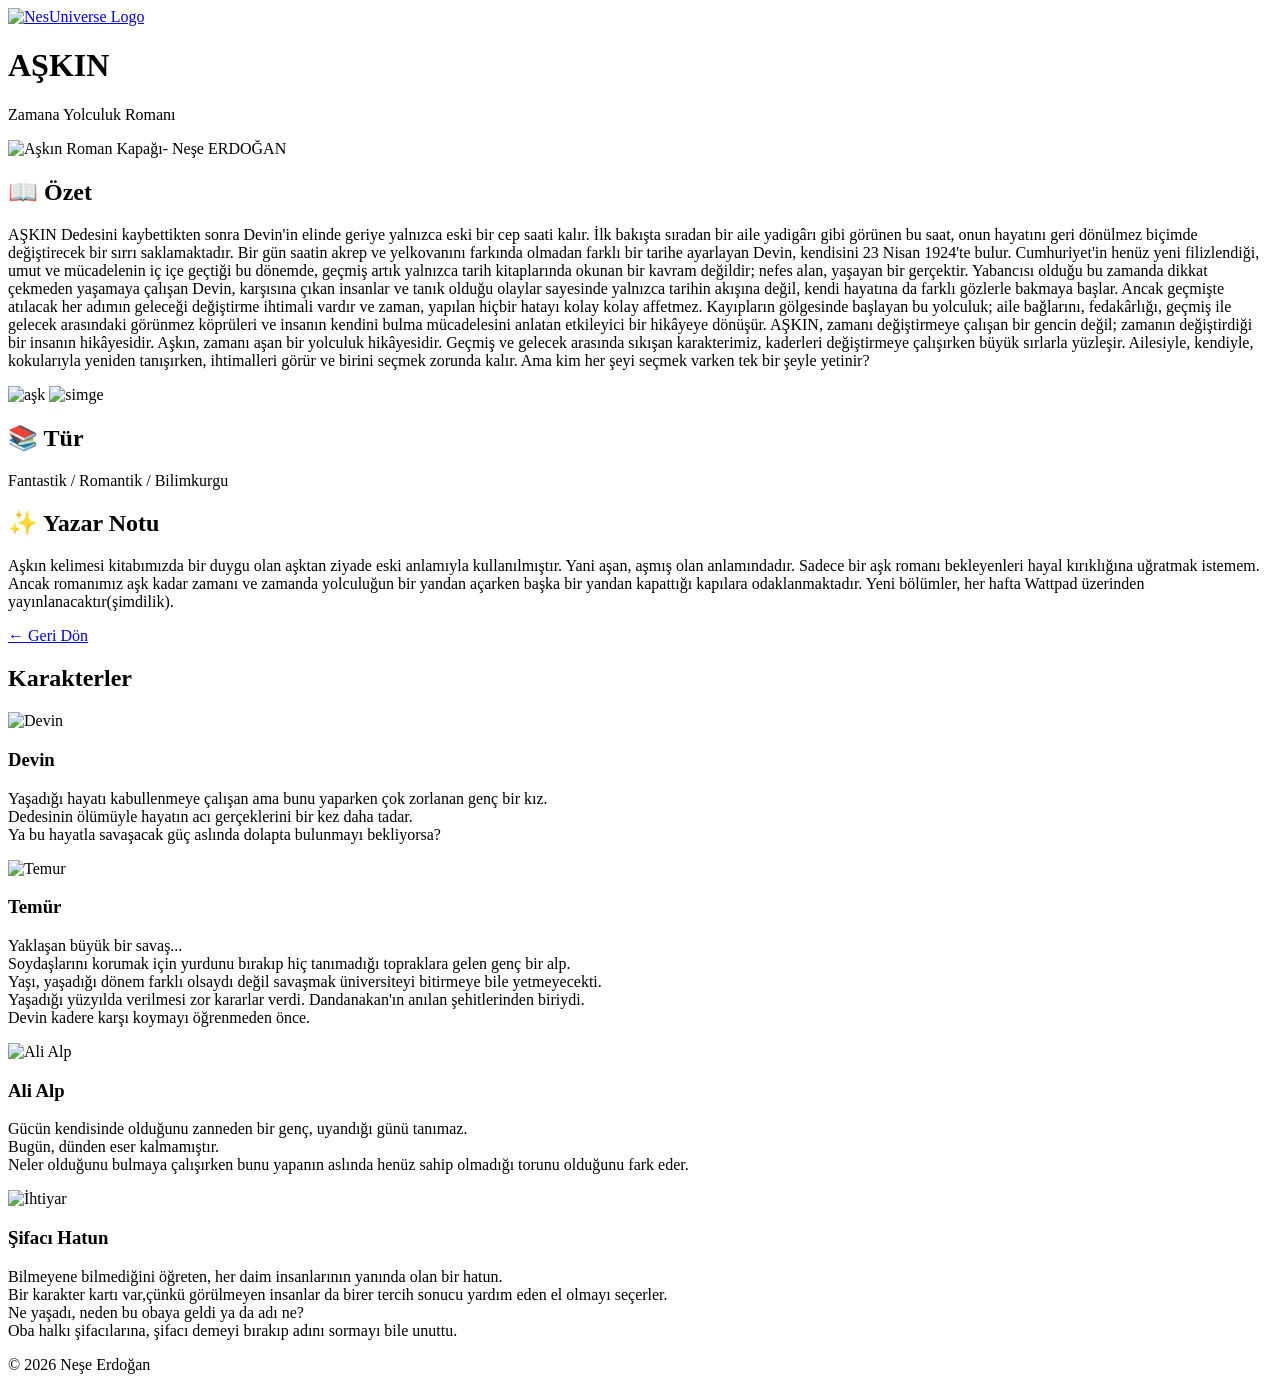
==== askin.html @ c559535a "Update askin.html" ====
<!DOCTYPE html>
<html lang="tr">
<head>
  <meta charset="UTF-8">
  <meta name="viewport" content="width=device-width, initial-scale=1.0">
  <title>AŞKIN | Neşe Erdoğan</title>
<a href="/" class="logo">
    <img src="lo.png" alt="NesUniverse Logo">
</a>
<meta name="description" content="AŞKIN, Neşe Erdoğan'ın fantastik ve zaman yolculuğu temalı romanıdır. Karakterler, özet ve yazar notu.">

<meta name="keywords" content="AŞKIN romanı, Neşe Erdoğan, zaman yolculuğu romanı, fantastik roman">

<link rel="canonical" href="https://nese87054-beep.github.io/NesUniverse/askin.html">
  <meta property="og:title" content="AŞKIN | Neşe Erdoğan">

<meta property="og:description" content="AŞKIN, Neşe Erdoğan'ın fantastik ve zaman yolculuğu temalı romanıdır.">

<meta property="og:image" content="https://nese87054-beep.github.io/NesUniverse/file_000000009f70720a86f1708d1f0b7b2d.png">

<meta property="og:url" content="https://nese87054-beep.github.io/NesUniverse/askin.html">

<meta property="og:type" content="book">
  <link rel="stylesheet" href="style.css">
  <script type="application/ld+json">
{
 "@context":"https://schema.org",
 "@type":"Book",
 "name":"AŞKIN",
 "author":{
   "@type":"Person",
   "name":"Neşe Erdoğan"
 },
 "genre":[
   "Fantastik",
   "Bilimkurgu",
   "Romantik"
 ],
 "inLanguage":"tr",
 "url":"https://nese87054-beep.github.io/NesUniverse/askin.html",
 "image":"https://nese87054-beep.github.io/NesUniverse/file_000000009f70720a86f1708d1f0b7b2d.png",
 "description":"AŞKIN, zamanı aşan bir yolculuğu ve geçmiş ile gelecek arasında sıkışan Devin'in hikâyesini anlatan fantastik romandır."
}
</script>
  <script type="application/ld+json">
{
  "@context":"https://schema.org",
  "@type":"BreadcrumbList",
  "itemListElement":[
    {
      "@type":"ListItem",
      "position":1,
      "name":"Ana Sayfa",
      "item":"https://nese87054-beep.github.io/NesUniverse/"
    },
    {
      "@type":"ListItem",
      "position":2,
      "name":"Kitaplar",
      "item":"https://nese87054-beep.github.io/NesUniverse/#books"
    },
    {
      "@type":"ListItem",
      "position":3,
      "name":"AŞKIN",
      "item":"https://nese87054-beep.github.io/NesUniverse/askin.html"
    }
  ]
}
</script>
</head>

<body>

<header>
  <h1>AŞKIN</h1>
  <p>Zamana Yolculuk Romanı</p>
</header>

<section class="book-page">

  <!-- KİTAP KAPAK -->
  <div class="book-cover">
    <img src="file_000000009f70720a86f1708d1f0b7b2d.png" alt="Aşkın Roman Kapağı- Neşe ERDOĞAN">
  </div>

  <!-- İÇERİK -->
  <div class="book-content">

    <h2>📖 Özet</h2>

    <p>
      AŞKIN

Dedesini kaybettikten sonra Devin'in elinde geriye yalnızca eski bir cep saati kalır. İlk bakışta sıradan bir aile yadigârı gibi görünen bu saat, onun hayatını geri dönülmez biçimde değiştirecek bir sırrı saklamaktadır.

Bir gün saatin akrep ve yelkovanını farkında olmadan farklı bir tarihe ayarlayan Devin, kendisini 23 Nisan 1924'te bulur. Cumhuriyet'in henüz yeni filizlendiği, umut ve mücadelenin iç içe geçtiği bu dönemde, geçmiş artık yalnızca tarih kitaplarında okunan bir kavram değildir; nefes alan, yaşayan bir gerçektir.

Yabancısı olduğu bu zamanda dikkat çekmeden yaşamaya çalışan Devin, karşısına çıkan insanlar ve tanık olduğu olaylar sayesinde yalnızca tarihin akışına değil, kendi hayatına da farklı gözlerle bakmaya başlar. Ancak geçmişte atılacak her adımın geleceği değiştirme ihtimali vardır ve zaman, yapılan hiçbir hatayı kolay kolay affetmez.

Kayıpların gölgesinde başlayan bu yolculuk; aile bağlarını, fedakârlığı, geçmiş ile gelecek arasındaki görünmez köprüleri ve insanın kendini bulma mücadelesini anlatan etkileyici bir hikâyeye dönüşür.

AŞKIN, zamanı değiştirmeye çalışan bir gencin değil; zamanın değiştirdiği bir insanın hikâyesidir.

Aşkın, zamanı aşan bir yolculuk hikâyesidir. 

Geçmiş ve gelecek arasında sıkışan karakterimiz, 

kaderleri değiştirmeye çalışırken büyük sırlarla yüzleşir. Ailesiyle, kendiyle, kokularıyla yeniden tanışırken, 

ihtimalleri görür ve birini seçmek zorunda kalır. Ama kim her şeyi seçmek varken tek bir şeyle yetinir?
    </p>

    <img src="Aşk.png" alt="aşk" width="250">
    <img src="Aşkın.png" alt="simge" width="200">
  

    <h2>📚 Tür</h2>
    <p>Fantastik / Romantik / Bilimkurgu</p>

    <h2>✨ Yazar Notu</h2>
    <p>
      Aşkın kelimesi kitabımızda bir duygu olan aşktan ziyade eski anlamıyla kullanılmıştır. 
      Yani aşan, aşmış olan anlamındadır. Sadece bir aşk romanı bekleyenleri hayal kırıklığına uğratmak istemem.
      Ancak romanımız aşk kadar zamanı ve zamanda yolculuğun bir yandan açarken başka bir yandan kapattığı kapılara
      odaklanmaktadır.
      Yeni bölümler, her hafta Wattpad üzerinden yayınlanacaktır(şimdilik).
    </p>

    <!-- BUTONLAR -->
    <div class="buttons">

      <a href="index.html" class="btn back">← Geri Dön</a>

    </div>

  </div>

</section>
<section>
  <h2>Karakterler</h2>
<div class="character-container">
<div class="character-card">
  <img src="Devin.png" alt="Devin" width="200">
  <h3>Devin</h3>
  <p> Yaşadığı hayatı kabullenmeye çalışan ama bunu yaparken çok zorlanan genç bir kız.
  <br>
  Dedesinin ölümüyle hayatın acı gerçeklerini bir kez daha tadar.
  <br>
  Ya bu hayatla savaşacak güç aslında dolapta bulunmayı bekliyorsa?
  </p>
</div>
<div class="character-card">
 <img src="Temur.png" alt="Temur" width="200">
  <h3>Temür</h3>
  <p> Yaklaşan büyük bir savaş...
    <br>
    Soydaşlarını korumak için yurdunu bırakıp hiç tanımadığı topraklara gelen genç bir alp.
    <br>
    Yaşı, yaşadığı dönem farklı olsaydı değil savaşmak üniversiteyi bitirmeye bile yetmeyecekti.
    <br>
    Yaşadığı yüzyılda verilmesi zor kararlar verdi. Dandanakan'ın anılan şehitlerinden biriydi.
    <br>
    Devin kadere karşı koymayı öğrenmeden önce.   
  </p>
</div>
  <div class="character-card">
<img src="Ali.png" alt="Ali Alp" width="200">
    <h3>Ali Alp</h3>
    <p>
      Gücün kendisinde olduğunu zanneden bir genç, uyandığı günü tanımaz.
      <br>
      Bugün, dünden eser kalmamıştır.
      <br>
      Neler olduğunu bulmaya çalışırken bunu yapanın aslında henüz sahip olmadığı torunu olduğunu fark eder.
    </p>
  </div>
  <div class="character-card">
    <img src="İhtiyar.png" alt="İhtiyar" width="200">
    <h3>Şifacı Hatun</h3>
    <p>Bilmeyene bilmediğini öğreten, her daim insanlarının yanında olan bir hatun.
      <br>
      Bir karakter kartı var,çünkü görülmeyen insanlar da birer tercih sonucu yardım eden el olmayı seçerler.
      <br>
      Ne yaşadı, neden bu obaya geldi ya da adı ne? 
      <br>
      Oba halkı şifacılarına, şifacı demeyi bırakıp adını sormayı bile unuttu.      
    </p>
  </div>
</div>
</section>
<footer>
  <p>© 2026 Neşe Erdoğan</p>
</footer>

</body>
</html>
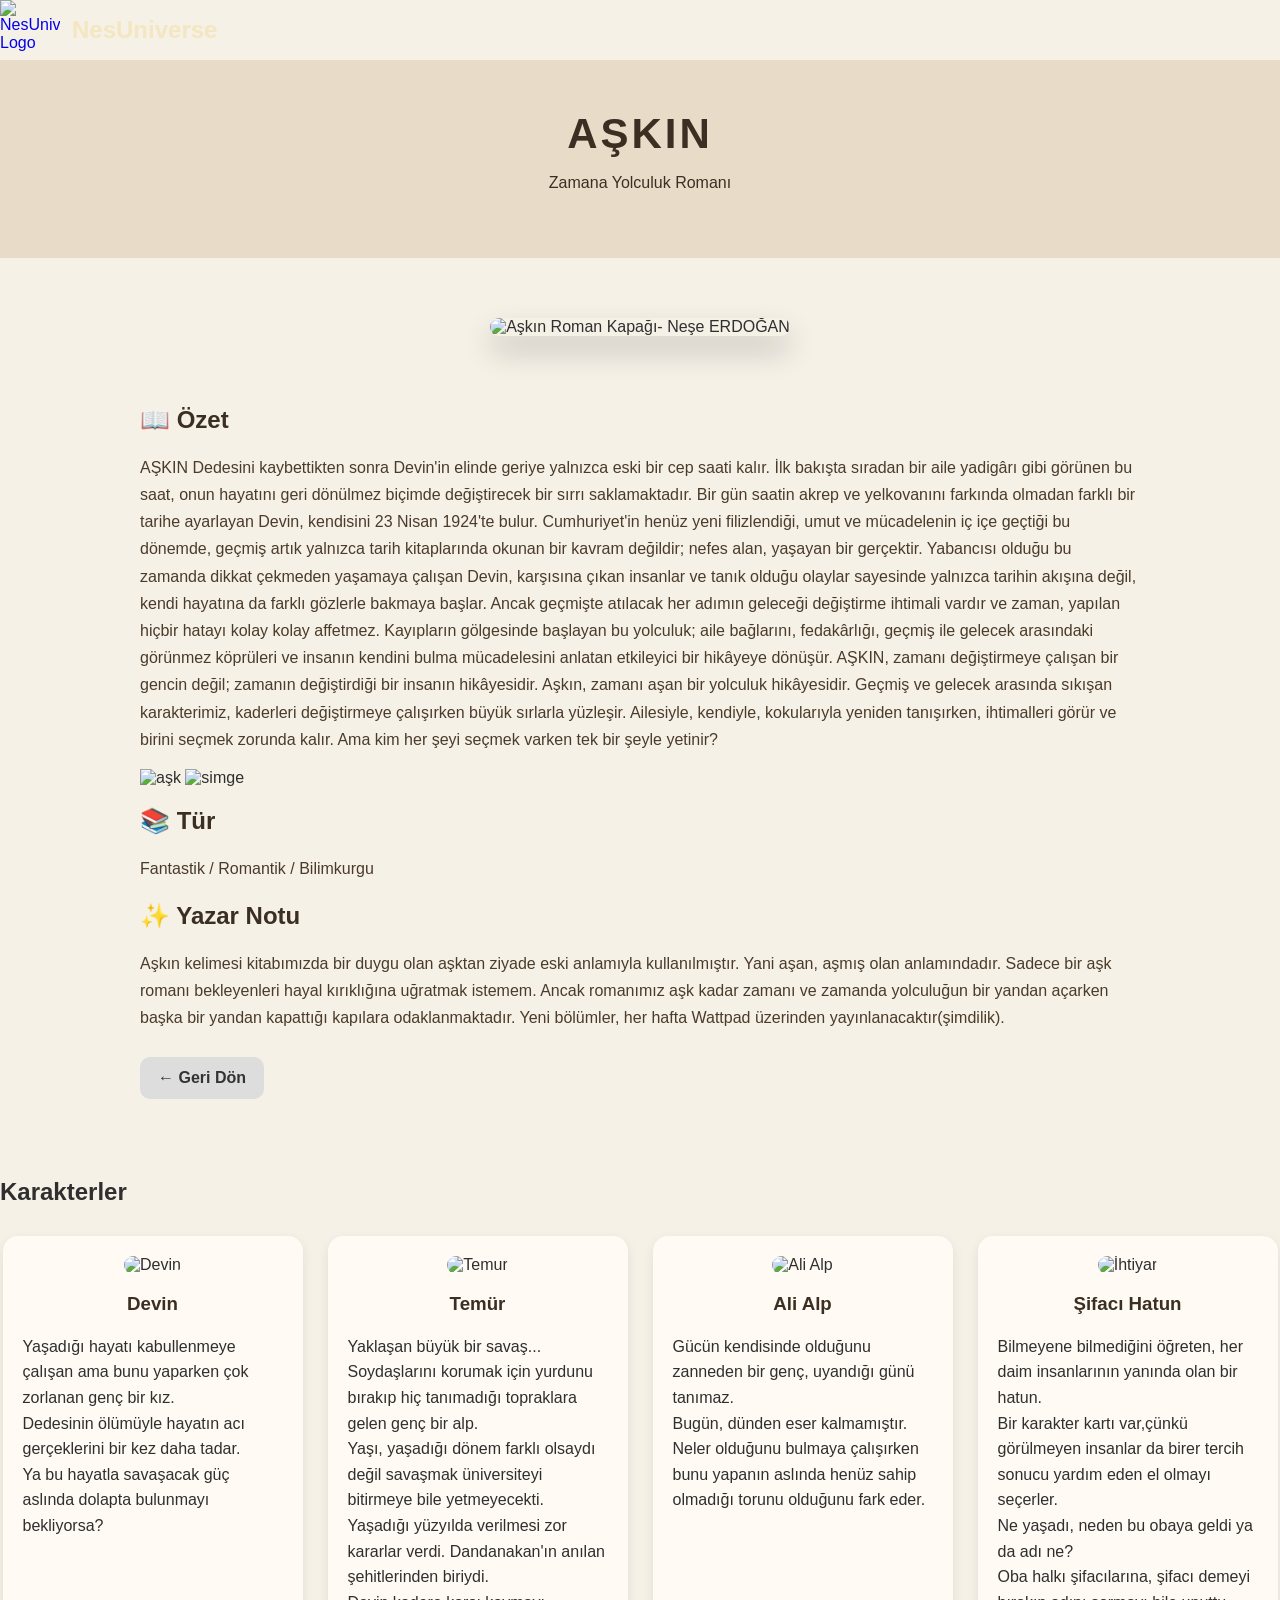
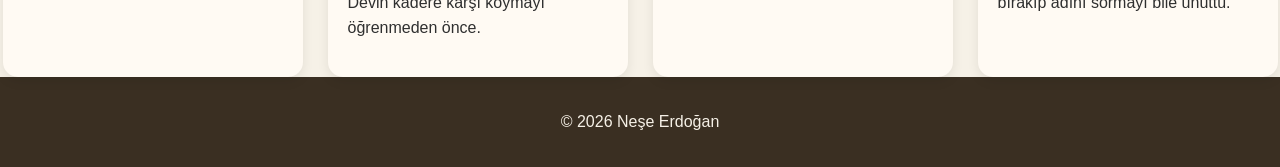
==== commit 574e747d: "Update askin.html" ====
--- a/askin.html
+++ b/askin.html
@@ -6,6 +6,7 @@
   <title>AŞKIN | Neşe Erdoğan</title>
 <a href="/" class="logo">
     <img src="lo.png" alt="NesUniverse Logo">
+    <span>NesUniverse</span>
 </a>
 <meta name="description" content="AŞKIN, Neşe Erdoğan'ın fantastik ve zaman yolculuğu temalı romanıdır. Karakterler, özet ve yazar notu.">
 
--- a/style.css
+++ b/style.css
@@ -0,0 +1,545 @@
+body {
+  margin: 0;
+  font-family: Arial, sans-serif;
+  background-color: #f6f1e7;
+  color: #2f2f2f;
+}
+.logo {
+    display: flex;
+    align-items: center;
+    gap: 12px;
+    text-decoration: none;
+}
+
+.logo img {
+    width: 60px;
+    height: 60px;
+    object-fit: contain;
+}
+
+.logo span {
+    color: #f4e6c1;
+    font-size: 24px;
+    font-weight: 700;
+}
+
+/* NAVBAR */
+.navbar {
+  position: sticky;
+  top: 0;
+  background: #3a2f22;
+  color: #f6f1e7;
+  display: flex;
+  justify-content: space-between;
+  padding: 15px 25px;
+  align-items: center;
+  z-index: 1000;
+}
+
+.navbar .logo {
+  font-weight: bold;
+  letter-spacing: 2px;
+}
+
+.navbar .menu a {
+  color: #f6f1e7;
+  margin-left: 15px;
+  text-decoration: none;
+}
+
+.navbar .menu a:hover {
+  color: #d6c7ad;
+}
+
+/* HEADER */
+header {
+  padding: 50px 20px;
+  background: #e8dcc8;
+  color: #3a2f22;
+  text-align: center;
+}
+
+header h1 {
+  font-size: 42px;
+  margin: 0;
+  letter-spacing: 3px;
+}
+
+.quote {
+  display: block;
+  margin-top: 10px;
+  font-style: italic;
+  color: #6b5b4b;
+}
+
+/* HERO */
+.hero {
+  padding: 100px 20px;
+  text-align: center;
+  background: linear-gradient(135deg, #f8f3ea, #e8dcc8);
+  border-bottom: 1px solid #d8c9b3;
+}
+
+.hero h2 {
+  font-size: 42px;
+  color: #3a2f22;
+  margin-bottom: 20px;
+  font-weight: bold;
+}
+
+.hero p {
+  max-width: 700px;
+  margin: 0 auto;
+  font-size: 18px;
+  line-height: 1.8;
+  color: #6b5b4b;
+}
+
+.hero .btn {
+  margin-top: 35px;
+}
+
+/* BOOKS GRID */
+#books {
+  display: grid;
+  grid-template-columns: repeat(auto-fit, minmax(220px, 1fr));
+  gap: 25px;
+  max-width: 1000px;
+  margin: auto;
+  padding: 60px 20px;
+  text-align: center;
+}
+
+.book-card {
+  background: #fffaf3;
+  padding: 15px;
+  border-radius: 15px;
+  border: 1px solid #e6dccb;
+  box-shadow: 0 4px 12px rgba(0,0,0,0.08);
+  transition: 0.3s;
+}
+
+.book-card:hover {
+  transform: translateY(-6px);
+}
+
+.book-card img {
+  width: 100%;
+  border-radius: 10px;
+}
+
+.book-card a {
+  display: inline-block;
+  margin-top: 10px;
+  background: #3a2f22;
+  color: white;
+  padding: 8px 15px;
+  border-radius: 10px;
+  text-decoration: none;
+}
+
+.book-card {
+  position: relative;
+}
+
+/* YENİ ÇIKAN ETİKETİ */
+.badge {
+  position: absolute;
+  top: 10px;
+  left: 10px;
+  background: #8b6f47;
+  color: white;
+  padding: 5px 10px;
+  font-size: 12px;
+  border-radius: 8px;
+  font-weight: bold;
+}
+/* Mini Öyküler */
+
+.story-container{
+    display: flex;
+    gap: 30px;
+    justify-content: center;
+    flex-wrap: wrap;
+    margin-top: 40px;
+}
+
+.story-card{
+    width: 300px;
+    background: #1f1f1f;
+    border-radius: 15px;
+    overflow: hidden;
+    text-align: center;
+    padding-bottom: 20px;
+    transition: .3s;
+}
+
+.story-card:hover{
+    transform: translateY(-8px);
+}
+
+.story-card img{
+    width: 100%;
+    height: 380px;
+    object-fit: cover;
+}
+
+.story-card h3{
+    margin: 20px 0 10px;
+}
+
+.story-card p{
+    padding: 0 20px;
+}
+
+.story-card a{
+    display: inline-block;
+    margin-top: 15px;
+    text-decoration: none;
+}
+.story-card h3{
+    color: white;
+    margin: 20px 0 10px;
+}
+
+.story-card p{
+    color: #ddd;
+    padding: 0 20px;
+    line-height: 1.6;
+}
+
+.story-card a{
+    display: inline-block;
+    margin-top: 15px;
+    padding: 10px 20px;
+    background: #8b6f47;
+    color: white;
+    text-decoration: none;
+    border-radius: 8px;
+    transition: .3s;
+}
+
+.story-card a:hover{
+    background: #6f5638;
+}
+.story-cover{
+    text-align: center;
+    margin: 50px 0 30px;
+}
+
+.story-cover img{
+    width: 320px;
+    max-width: 90%;
+    border-radius: 15px;
+    box-shadow: 0 8px 20px rgba(0,0,0,.2);
+}
+
+/* ABOUT + CONTACT */
+#about, #contact {
+  padding: 50px 20px;
+  background: #f3eadb;
+  text-align: center;
+  margin-top: 20px;
+}
+main{
+    max-width: 900px;
+    margin: auto;
+    padding: 20px;
+}
+
+article{
+    line-height: 1.8;
+    font-size: 18px;
+}
+
+article h2{
+    color: #3a2f22;
+    margin-top: 40px;
+}
+
+article ul{
+    padding-left: 20px;
+}
+
+article li{
+    margin-bottom: 10px;
+}
+/* FOOTER */
+footer {
+  padding: 20px;
+  background: #3a2f22;
+  color: #f6f1e7;
+  text-align: center;
+}
+
+/* MOBİL */
+@media (max-width: 600px) {
+  header h1 {
+    font-size: 30px;
+  }
+}
+.book-page {
+  display: flex;
+  gap: 50px;
+  padding: 60px;
+  align-items: flex-start;
+  justify-content: center;
+  flex-wrap: wrap;
+  background: #f6f1e7;
+}
+
+.book-cover img {
+  width: 320px;
+  border-radius: 15px;
+  box-shadow: 0 15px 30px rgba(0,0,0,0.2);
+}
+
+.book-content {
+  max-width: 1000px;
+  text-align: left;
+}
+
+.book-content h2 {
+  margin-top: 20px;
+  color: #3a2f22;
+}
+
+.book-content p {
+  line-height: 1.7;
+  color: #4a3b2a;
+}
+
+/* BUTONLAR */
+.buttons {
+  margin-top: 25px;
+  display: flex;
+  gap: 15px;
+  flex-wrap: wrap;
+}
+
+.btn {
+  padding: 12px 18px;
+  text-decoration: none;
+  border-radius: 10px;
+  font-weight: bold;
+  transition: 0.3s;
+}
+
+.btn.back {
+  background: #ddd;
+  color: #333;
+}
+
+.btn.back:hover {
+  background: #c9c9c9;
+}
+
+.btn.buy {
+  background: #8b6f47;
+  color: white;
+}
+
+.btn.buy:hover {
+  background: #6f5638;
+}
+
+/* MOBİL */
+@media (max-width: 768px) {
+  .book-page {
+    flex-direction: column;
+    text-align: center;
+  }
+
+  .book-content {
+    text-align: center;
+  }
+}
+/* HABERLER */
+#news {
+  padding: 60px 20px;
+  background: #f3eadb;
+  text-align: center;
+}
+
+.news-container {
+  display: grid;
+  grid-template-columns: repeat(auto-fit, minmax(250px, 1fr));
+  gap: 25px;
+  max-width: 1000px;
+  margin: auto;
+}
+
+.news-card {
+  background: #fffaf3;
+  padding: 25px;
+  border-radius: 15px;
+  border: 1px solid #e6dccb;
+  box-shadow: 0 4px 12px rgba(0,0,0,0.08);
+  text-align: left;
+  transition: 0.3s;
+}
+
+.news-card:hover {
+  transform: translateY(-5px);
+}
+
+.news-card h3 {
+  color: #3a2f22;
+}
+
+.news-card p {
+  line-height: 1.6;
+  color: #6b5b4b;
+}
+
+.news-card span {
+  display: inline-block;
+  margin-top: 15px;
+  font-size: 14px;
+  color: #8b6f47;
+}
+/* KARAKTER GALERİSİ */
+
+.character-container{
+    display: flex;
+    justify-content: center;
+    gap: 25px;
+    flex-wrap: wrap;
+    margin-top: 30px;
+}
+
+.character-card{
+    width: 260px;
+    background: #fffaf3;
+    border-radius: 15px;
+    padding: 20px;
+    text-align: center;
+    box-shadow: 0 4px 12px rgba(0,0,0,0.08);
+}
+
+.character-card img{
+    width: 200px;
+    height: 250px;
+    object-fit: cover;
+    border-radius: 12px;
+}
+
+.character-card h3{
+    color: #3a2f22;
+}
+
+.character-card p{
+    text-align: left;
+    line-height: 1.6;
+}
+/* DENEMELER */
+
+#deneme{
+    padding:60px 20px;
+    background:#f3eadb;
+    text-align:center;
+}
+
+.deneme-container{
+    display:flex;
+    gap:30px;
+    justify-content:center;
+    flex-wrap:wrap;
+    margin-top:40px;
+}
+
+.deneme-card{
+    width:300px;
+    background:#fffaf3;
+    border-radius:15px;
+    overflow:hidden;
+    text-align:center;
+    padding:20px;
+    box-shadow:0 4px 12px rgba(0,0,0,.08);
+    transition:.3s;
+}
+
+.deneme-card:hover{
+    transform:translateY(-8px);
+}
+
+.deneme-card img{
+    width:100%;
+    height:380px;
+    object-fit:cover;
+    border-radius:10px;
+}
+
+.deneme-card h3{
+    color:#3a2f22;
+    margin:20px 0 10px;
+}
+
+.deneme-card p{
+    color:#6b5b4b;
+    line-height:1.6;
+}
+
+.deneme-card a{
+    display:inline-block;
+    margin-top:15px;
+    padding:10px 20px;
+    background:#8b6f47;
+    color:white;
+    text-decoration:none;
+    border-radius:8px;
+    transition:.3s;
+}
+
+.deneme-card a:hover{
+    background:#6f5638;
+}
+article{
+    max-width:850px;
+    margin:50px auto;
+    padding:0 20px;
+    line-height:1.9;
+    font-size:18px;
+    text-align:justify;
+}
+    .deneme img{
+    width:100%;
+    max-width:900px;
+    display:block;
+    margin:30px auto;
+    border-radius:15px;
+    box-shadow:0 10px 25px rgba(0,0,0,.25);
+}
+.deneme h1{
+    text-align:center;
+    font-size:48px;
+    margin-top:30px;
+    margin-bottom:20px;
+}
+ul{
+    max-width:850px;
+    margin:auto;
+}
+
+ul li{
+    margin:12px 0;
+}
+article{
+    max-width:900px;
+    margin:40px auto;
+    padding:0 20px;
+    line-height:1.9;
+    text-align:justify;
+}
+
+article p{
+    margin-bottom:25px;
+}
+
+main img{
+    display:block;
+    margin:30px auto;
+    max-width:900px;
+    width:100%;
+    border-radius:15px;
+}
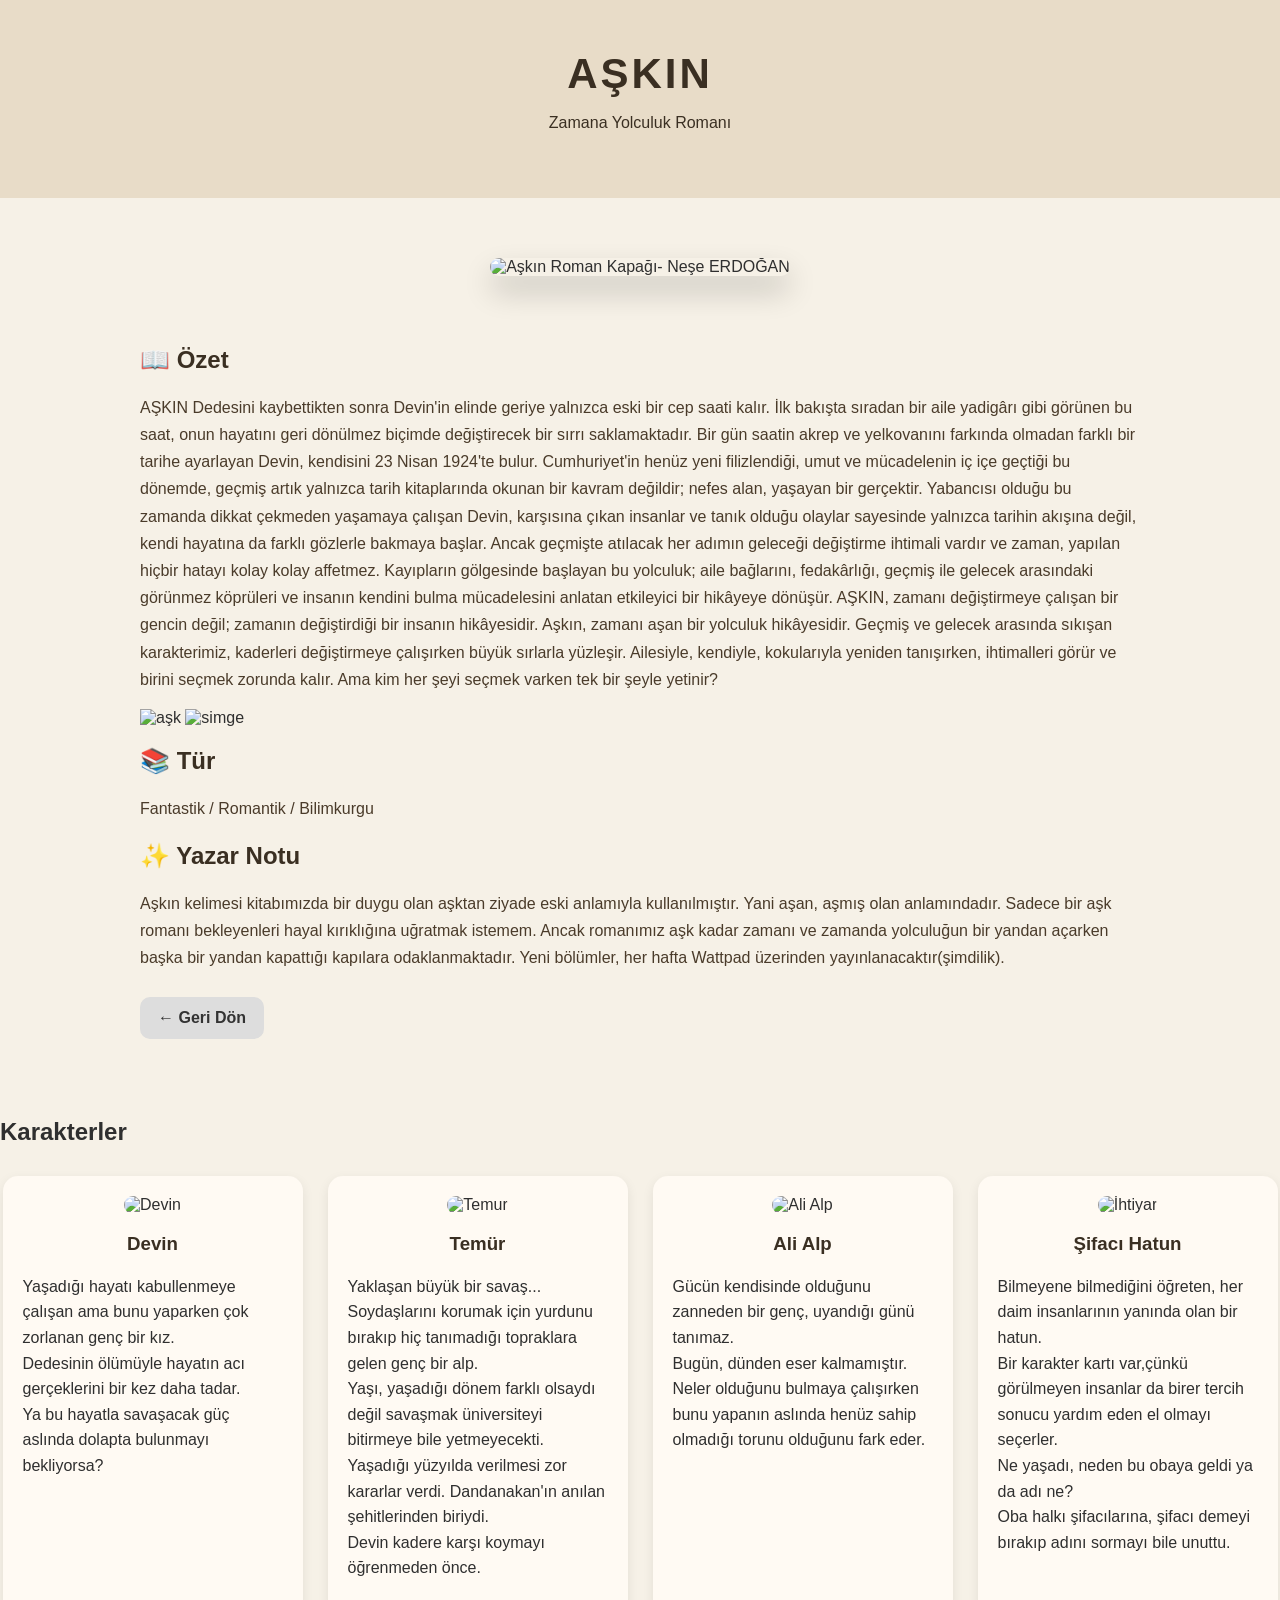
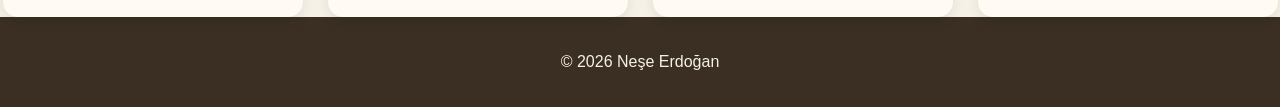
==== commit ebeff1ba: "Update askin.html" ====
--- a/askin.html
+++ b/askin.html
@@ -4,10 +4,7 @@
   <meta charset="UTF-8">
   <meta name="viewport" content="width=device-width, initial-scale=1.0">
   <title>AŞKIN | Neşe Erdoğan</title>
-<a href="/" class="logo">
-    <img src="lo.png" alt="NesUniverse Logo">
-    <span>NesUniverse</span>
-</a>
+
 <meta name="description" content="AŞKIN, Neşe Erdoğan'ın fantastik ve zaman yolculuğu temalı romanıdır. Karakterler, özet ve yazar notu.">
 
 <meta name="keywords" content="AŞKIN romanı, Neşe Erdoğan, zaman yolculuğu romanı, fantastik roman">
